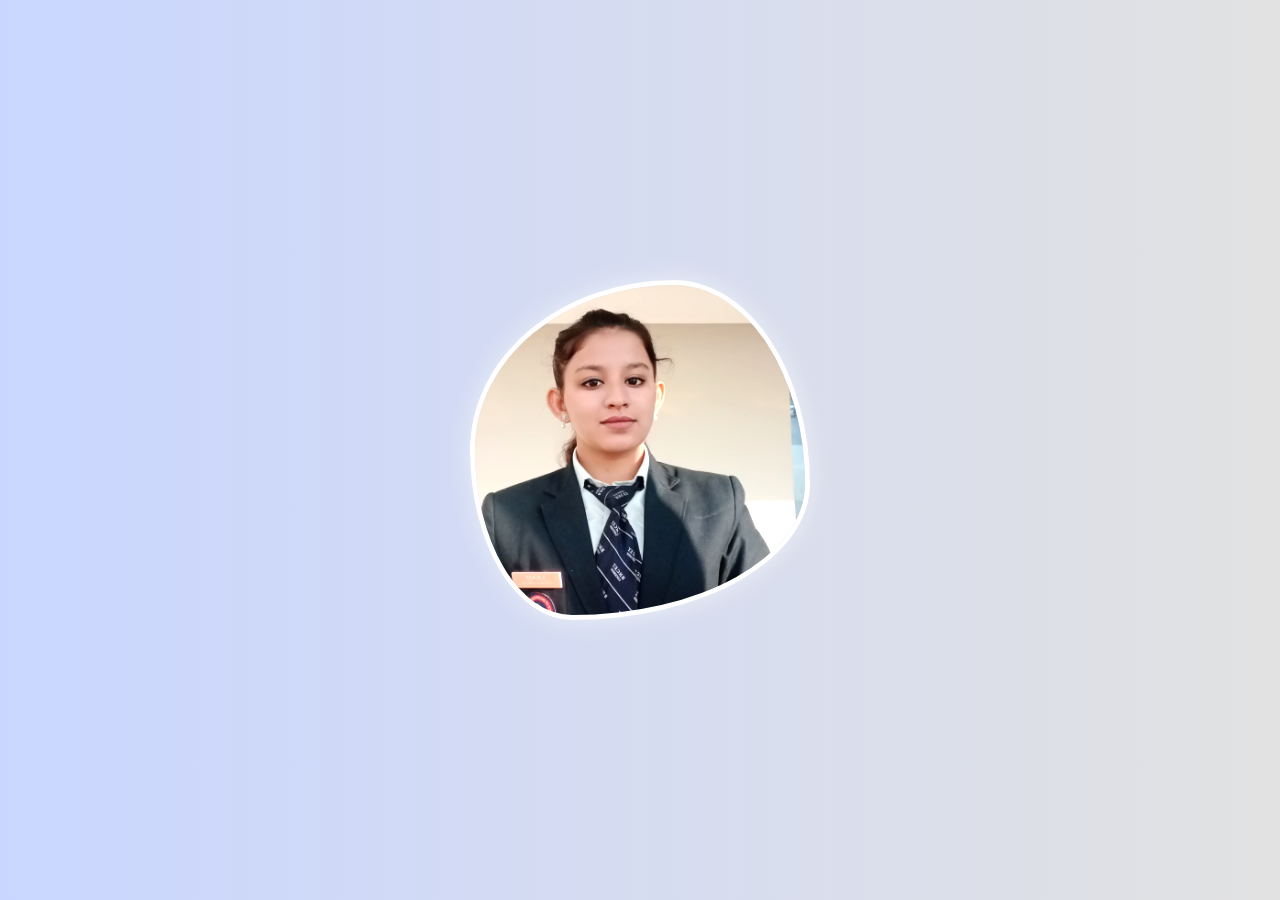
==== blob.html @ c6b38235 "improved footer responsiveness and blob effects to image" ====
<!DOCTYPE html>
<html lang="en">
<head>
  <meta charset="UTF-8" />
  <meta name="viewport" content="width=device-width, initial-scale=1.0"/>
  <title>Glowing Blob Image</title>
  <style>
    body {
      margin: 0;
      padding: 0;
      background: linear-gradient(to right, #c9d6ff, #e2e2e2);
      font-family: Arial, sans-serif;
      height: 100vh;
      display: flex;
      justify-content: center;
      align-items: center;
    }

    .blob-container {
      width: 330px;
      height: 330px;
      animation: morph 8s ease-in-out infinite;
      border-radius: 60% 40% 70% 30% / 50% 60% 40% 50%;
      overflow: hidden;
      border: 5px solid #fff;
      box-shadow:
        0 0 20px rgba(255, 255, 255, 0.4),
        0 0 40px rgba(255, 255, 255, 0.2),
        0 0 60px rgba(255, 255, 255, 0.1);
      transition: all 0.5s ease-in-out;
    }

    .blob-container img {
      width: 100%;
      height: 100%;
      object-fit: cover;
      display: block;
      filter: brightness(1.1);
    }

    @keyframes morph {
      0%, 100% {
        border-radius: 60% 40% 70% 30% / 50% 60% 40% 50%;
      }
      33% {
        border-radius: 40% 60% 30% 70% / 60% 40% 70% 30%;
      }
      66% {
        border-radius: 50% 50% 40% 60% / 30% 70% 60% 40%;
      }
    }
  </style>
</head>
<body>

  <div class="blob-container">
    <img src="assets\images\profile.jpg" alt="Glowing Blob Image">
  </div>

</body>
</html>
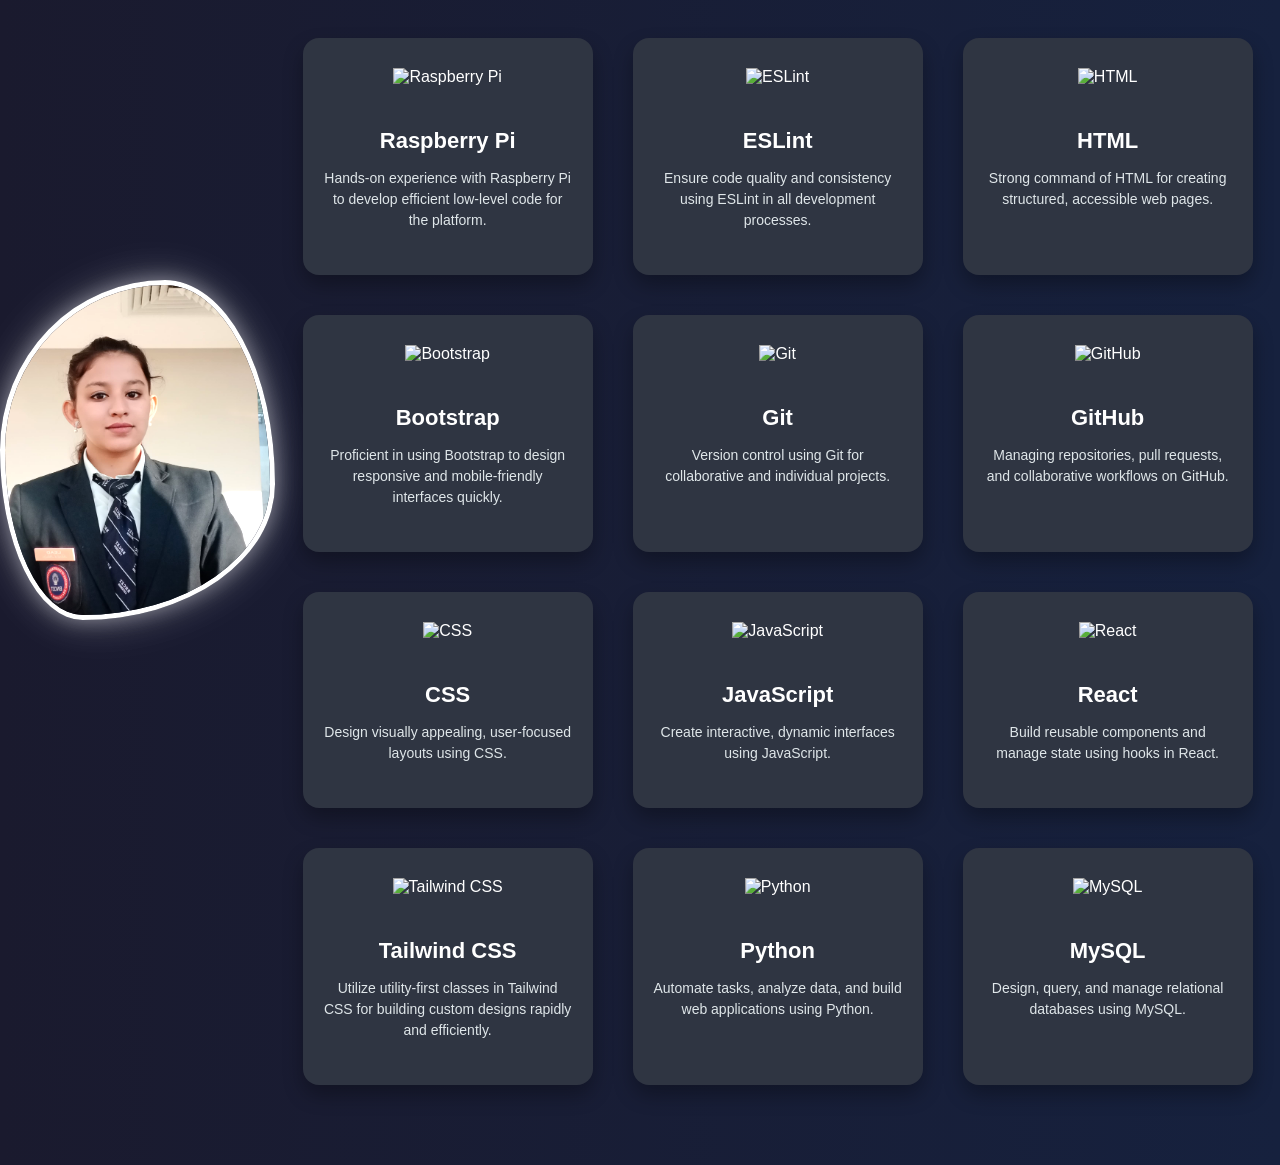
==== commit b201bbf9: "changes in achievements and skills section" ====
--- a/blob.html
+++ b/blob.html
@@ -60,3 +60,162 @@
 </body>
 </html>
 
+<!DOCTYPE html>
+<html lang="en">
+<head>
+  <meta charset="UTF-8" />
+  <meta name="viewport" content="width=device-width, initial-scale=1.0"/>
+  <title>Skills Section</title>
+  <style>
+    body {
+      margin: 0;
+      font-family: 'Segoe UI', sans-serif;
+      background: linear-gradient(to right, #1a1a2e, #16213e);
+      color: #ffffff;
+      overflow-x: hidden;
+    }
+
+    .skills-section {
+      padding: 80px 20px;
+      text-align: center;
+    }
+
+    .subtitle {
+      font-size: 18px;
+      font-weight: 600;
+      letter-spacing: 2px;
+      color: #a29bfe;
+      margin-bottom: 10px;
+    }
+
+    .title {
+      font-size: 60px;
+      font-weight: 800;
+      margin-bottom: 60px;
+    }
+
+    .skills-grid {
+      display: flex;
+      flex-wrap: wrap;
+      justify-content: center;
+      gap: 40px;
+      max-width: 1200px;
+      margin: 0 auto;
+    }
+
+    .card {
+      background-color: #2f3542;
+      color: white;
+      width: 250px;
+      padding: 30px 20px;
+      border-radius: 16px;
+      text-align: center;
+      box-shadow: 0 10px 20px rgba(0,0,0,0.3);
+      transition: transform 0.3s ease, box-shadow 0.3s ease;
+    }
+
+    .card:hover {
+      transform: translateY(-10px);
+      box-shadow: 0 12px 24px rgba(0,0,0,0.4);
+    }
+
+    .card img {
+      width: 50px;
+      margin-bottom: 20px;
+    }
+
+    .card h3 {
+      font-size: 22px;
+      margin-bottom: 12px;
+    }
+
+    .card p {
+      font-size: 14px;
+      line-height: 1.5;
+      color: #dfe6e9;
+    }
+
+    @media screen and (max-width: 768px) {
+      .title {
+        font-size: 40px;
+      }
+
+      .skills-grid {
+        flex-direction: column;
+        align-items: center;
+      }
+    }
+  </style>
+</head>
+<body>
+
+  <section class="skills-section">
+    <h4 class="subtitle">WHAT I DO</h4>
+    <h1 class="title">SKILLS</h1>
+
+    <div class="skills-grid">
+      <div class="card">
+        <img src="https://upload.wikimedia.org/wikipedia/en/3/3f/Raspberry_Pi_Logo.svg" alt="Raspberry Pi" />
+        <h3>Raspberry Pi</h3>
+        <p>Hands-on experience with Raspberry Pi to develop efficient low-level code for the platform.</p>
+      </div>
+      <div class="card">
+        <img src="https://raw.githubusercontent.com/devicons/devicon/master/icons/eslint/eslint-original.svg" alt="ESLint" />
+        <h3>ESLint</h3>
+        <p>Ensure code quality and consistency using ESLint in all development processes.</p>
+      </div>
+      <div class="card">
+        <img src="https://raw.githubusercontent.com/devicons/devicon/master/icons/html5/html5-original.svg" alt="HTML" />
+        <h3>HTML</h3>
+        <p>Strong command of HTML for creating structured, accessible web pages.</p>
+      </div>
+      <div class="card">
+        <img src="https://raw.githubusercontent.com/devicons/devicon/master/icons/bootstrap/bootstrap-original.svg" alt="Bootstrap" />
+        <h3>Bootstrap</h3>
+        <p>Proficient in using Bootstrap to design responsive and mobile-friendly interfaces quickly.</p>
+      </div>
+      <div class="card">
+        <img src="https://raw.githubusercontent.com/devicons/devicon/master/icons/git/git-original.svg" alt="Git" />
+        <h3>Git</h3>
+        <p>Version control using Git for collaborative and individual projects.</p>
+      </div>
+      <div class="card">
+        <img src="https://raw.githubusercontent.com/devicons/devicon/master/icons/github/github-original.svg" alt="GitHub" />
+        <h3>GitHub</h3>
+        <p>Managing repositories, pull requests, and collaborative workflows on GitHub.</p>
+      </div>
+      <div class="card">
+        <img src="https://raw.githubusercontent.com/devicons/devicon/master/icons/css3/css3-original.svg" alt="CSS" />
+        <h3>CSS</h3>
+        <p>Design visually appealing, user-focused layouts using CSS.</p>
+      </div>
+      <div class="card">
+        <img src="https://raw.githubusercontent.com/devicons/devicon/master/icons/javascript/javascript-original.svg" alt="JavaScript" />
+        <h3>JavaScript</h3>
+        <p>Create interactive, dynamic interfaces using JavaScript.</p>
+      </div>
+      <div class="card">
+        <img src="https://raw.githubusercontent.com/devicons/devicon/master/icons/react/react-original.svg" alt="React" />
+        <h3>React</h3>
+        <p>Build reusable components and manage state using hooks in React.</p>
+      </div>
+      <div class="card">
+        <img src="https://raw.githubusercontent.com/devicons/devicon/master/icons/tailwindcss/tailwindcss-plain.svg" alt="Tailwind CSS" />
+        <h3>Tailwind CSS</h3>
+        <p>Utilize utility-first classes in Tailwind CSS for building custom designs rapidly and efficiently.</p>
+      </div>
+      <div class="card">
+        <img src="https://raw.githubusercontent.com/devicons/devicon/master/icons/python/python-original.svg" alt="Python" />
+        <h3>Python</h3>
+        <p>Automate tasks, analyze data, and build web applications using Python.</p>
+      </div>
+      <div class="card">
+        <img src="https://raw.githubusercontent.com/devicons/devicon/master/icons/mysql/mysql-original.svg" alt="MySQL" />
+        <h3>MySQL</h3>
+        <p>Design, query, and manage relational databases using MySQL.</p>
+      </div>
+    </div>
+  </section>
+
+</body>
+</html>
